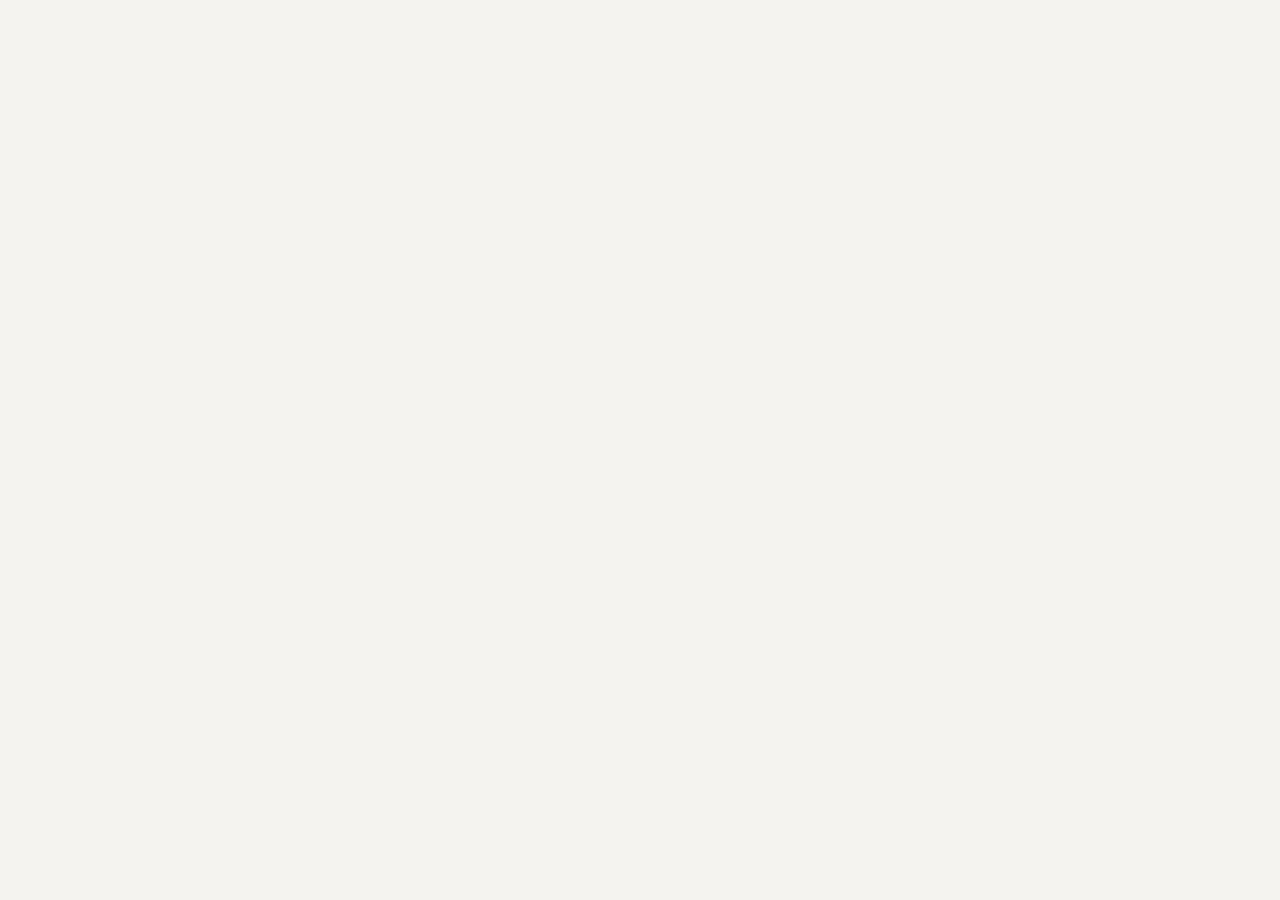
==== analysis/index.html @ d1c1186d "Add initial HTML structure for analysis page" ====
<!doctype html>
<html lang="ko">
<head>
<meta charset="utf-8">
<meta name="viewport" content="width=device-width,initial-scale=1,viewport-fit=cover">
<meta name="theme-color" content="#FFCC00">
<title>내 보험 보장점검 | KB손해보험 이다혜</title>
<meta name="description" content="현재 가입한 보험의 보장 내용을 함께 확인하고 이해하기 쉽게 안내해드립니다.">

<style>
:root{
 --yellow:#ffcc00;
 --ink:#29251f;
 --muted:#6f685f;
 --cream:#fffaf0;
}
*{box-sizing:border-box}
body{
 margin:0;
 font-family:-apple-system,BlinkMacSystemFont,"Noto Sans KR","Apple SD Gothic Neo","Segoe UI",sans-serif;
 color:var(--ink);
 background:#f5f3ef;
 line-height:1.55;
}
.page{
 max-width:720px;
 margin:auto;
 background:white;
 min-height:100vh;
 padding-bottom:110px;
}
.hero{
 padding:28px 24px 42px;
 background:
 radial-gradient(circle at 90% 8%,rgba(255,204,0,.30),transparent 34%),
 linear-gradient(145deg,#fff 0%,#fff9e9 100%);
}
.brand{
 display:flex;
 align-items:center;
 gap:10px;
 font-weight:800;
 font-size:18px;
}
.mark{
 width:35px;
 height:35px;
 border-radius:10px;
 display:grid;
 place-items:center;
 background:var(--yellow);
 font-size:14px;
 font-weight:900;
}
.eyebrow{
 margin-top:46px;
 color:#8b6d00;
 font-weight:800;
}
h1{
 margin:8px 0 14px;
 font-size:36px;
 line-height:1.22;
 letter-spacing:-1.8px;
}
.highlight{
 background:linear-gradient(transparent 65%,rgba(255,204,0,.48) 0);
}
.lead{
 color:var(--muted);
 font-size:17px;
}
.hero-card{
 margin-top:30px;
 padding:18px;
 border:1px solid rgba(232,188,25,.35);
 border-radius:18px;
 background:rgba(255,255,255,.85);
 box-shadow:0 12px 28px rgba(80,62,0,.07);
}
section{
 padding:36px 24px;
}
section+section{
 border-top:
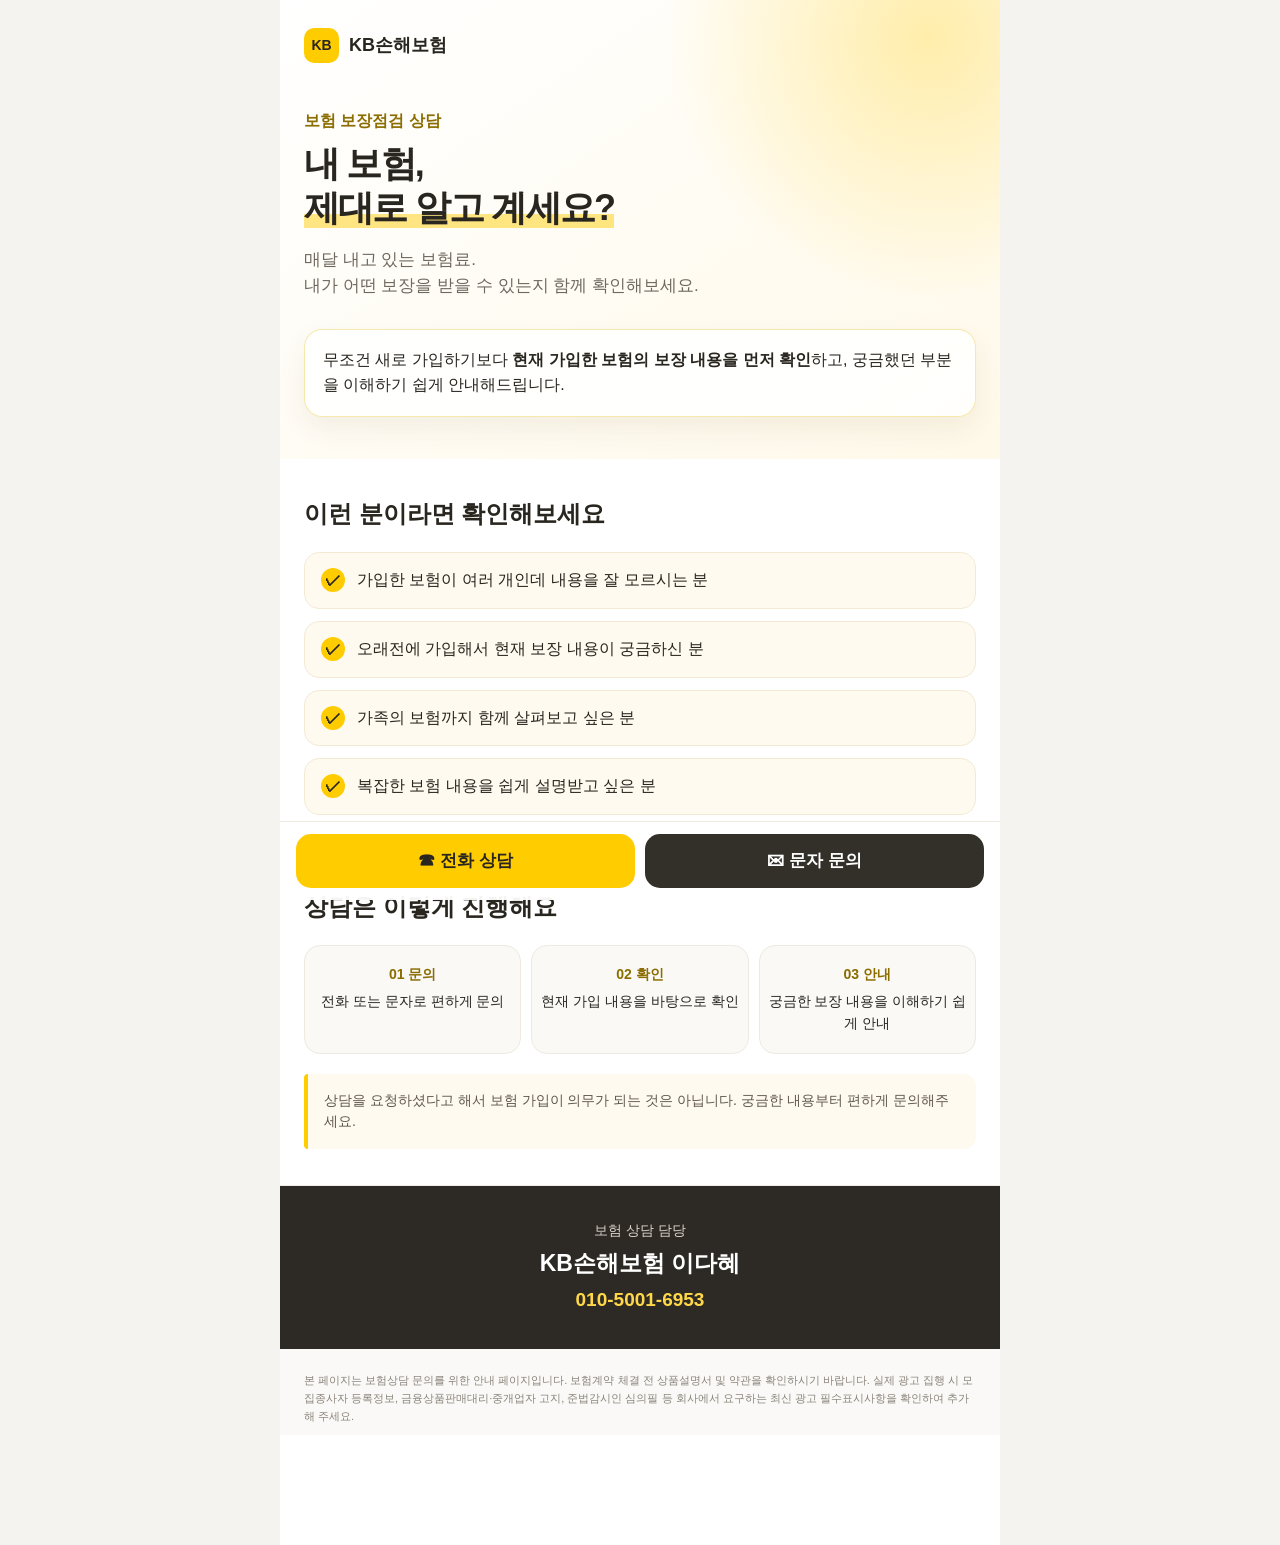
==== commit ea2f520b: "Update index.html" ====
--- a/analysis/index.html
+++ b/analysis/index.html
@@ -82,4 +82,205 @@
  padding:36px 24px;
 }
 section+section{
- border-top:
+ border-top:1px solid #f2eee7;
+}
+h2{
+ margin:0 0 20px;
+ font-size:24px;
+}
+.checks{
+ display:grid;
+ gap:12px;
+}
+.check{
+ display:flex;
+ gap:12px;
+ padding:15px 16px;
+ border-radius:15px;
+ background:var(--cream);
+ border:1px solid #f4ead4;
+}
+.check b{
+ flex:0 0 24px;
+ width:24px;
+ height:24px;
+ border-radius:50%;
+ display:grid;
+ place-items:center;
+ background:var(--yellow);
+}
+.process{
+ display:grid;
+ grid-template-columns:repeat(3,1fr);
+ gap:10px;
+}
+.step{
+ text-align:center;
+ padding:18px 8px;
+ border-radius:16px;
+ background:#faf9f6;
+ border:1px solid #eeeae2;
+ font-size:14px;
+}
+.step strong{
+ display:block;
+ margin-bottom:5px;
+ color:#8b6d00;
+}
+.note{
+ margin-top:20px;
+ padding:16px;
+ border-left:4px solid var(--yellow);
+ background:#fffaf0;
+ border-radius:4px 12px 12px 4px;
+ color:#5f584e;
+ font-size:14px;
+}
+.advisor{
+ text-align:center;
+ background:#2d2924;
+ color:white;
+ padding:34px 24px;
+}
+.advisor .small{
+ color:#d8d2c8;
+ font-size:14px;
+}
+.advisor .name{
+ font-size:23px;
+ font-weight:850;
+ margin:4px 0;
+}
+.advisor .phone{
+ font-size:19px;
+ font-weight:700;
+ color:#ffd84a;
+}
+.legal{
+ padding:22px 24px 10px;
+ color:#8a837a;
+ font-size:11px;
+ line-height:1.65;
+ background:#faf9f7;
+}
+.sticky{
+ position:fixed;
+ z-index:20;
+ left:50%;
+ bottom:0;
+ transform:translateX(-50%);
+ width:min(720px,100%);
+ display:grid;
+ grid-template-columns:1fr 1fr;
+ gap:10px;
+ padding:12px 16px calc(12px + env(safe-area-inset-bottom));
+ background:rgba(255,255,255,.95);
+ border-top:1px solid #eee8dd;
+}
+.btn{
+ min-height:54px;
+ border-radius:15px;
+ display:flex;
+ justify-content:center;
+ align-items:center;
+ text-decoration:none;
+ font-weight:850;
+ font-size:17px;
+}
+.call{
+ background:var(--yellow);
+ color:#29251f;
+}
+.sms{
+ background:#332f29;
+ color:white;
+}
+@media(max-width:430px){
+ h1{font-size:32px}
+ .hero,section{
+  padding-left:20px;
+  padding-right:20px;
+ }
+ .process{grid-template-columns:1fr}
+ .step{
+  text-align:left;
+  padding:14px 16px;
+ }
+}
+</style>
+</head>
+
+<body>
+<main class="page">
+
+<header class="hero">
+<div class="brand">
+<span class="mark">KB</span>
+<span>KB손해보험</span>
+</div>
+
+<div class="eyebrow">보험 보장점검 상담</div>
+
+<h1>내 보험,<br>
+<span class="highlight">제대로 알고 계세요?</span></h1>
+
+<p class="lead">
+매달 내고 있는 보험료.<br>
+내가 어떤 보장을 받을 수 있는지 함께 확인해보세요.
+</p>
+
+<div class="hero-card">
+무조건 새로 가입하기보다
+<strong>현재 가입한 보험의 보장 내용을 먼저 확인</strong>하고,
+궁금했던 부분을 이해하기 쉽게 안내해드립니다.
+</div>
+</header>
+
+<section>
+<h2>이런 분이라면 확인해보세요</h2>
+
+<div class="checks">
+<div class="check"><b>✓</b><span>가입한 보험이 여러 개인데 내용을 잘 모르시는 분</span></div>
+<div class="check"><b>✓</b><span>오래전에 가입해서 현재 보장 내용이 궁금하신 분</span></div>
+<div class="check"><b>✓</b><span>가족의 보험까지 함께 살펴보고 싶은 분</span></div>
+<div class="check"><b>✓</b><span>복잡한 보험 내용을 쉽게 설명받고 싶은 분</span></div>
+</div>
+</section>
+
+<section>
+<h2>상담은 이렇게 진행해요</h2>
+
+<div class="process">
+<div class="step"><strong>01 문의</strong>전화 또는 문자로 편하게 문의</div>
+<div class="step"><strong>02 확인</strong>현재 가입 내용을 바탕으로 확인</div>
+<div class="step"><strong>03 안내</strong>궁금한 보장 내용을 이해하기 쉽게 안내</div>
+</div>
+
+<div class="note">
+상담을 요청하셨다고 해서 보험 가입이 의무가 되는 것은 아닙니다.
+궁금한 내용부터 편하게 문의해주세요.
+</div>
+</section>
+
+<section class="advisor">
+<div class="small">보험 상담 담당</div>
+<div class="name">KB손해보험 이다혜</div>
+<div class="phone">010-5001-6953</div>
+</section>
+
+<div class="legal">
+본 페이지는 보험상담 문의를 위한 안내 페이지입니다.
+보험계약 체결 전 상품설명서 및 약관을 확인하시기 바랍니다.
+실제 광고 집행 시 모집종사자 등록정보, 금융상품판매대리·중개업자 고지,
+준법감시인 심의필 등 회사에서 요구하는 최신 광고 필수표시사항을 확인하여 추가해 주세요.
+</div>
+
+</main>
+
+<nav class="sticky">
+<a class="btn call" href="tel:01050016953">☎ 전화 상담</a>
+<a class="btn sms" href="sms:01050016953">✉ 문자 문의</a>
+</nav>
+
+</body>
+</html>
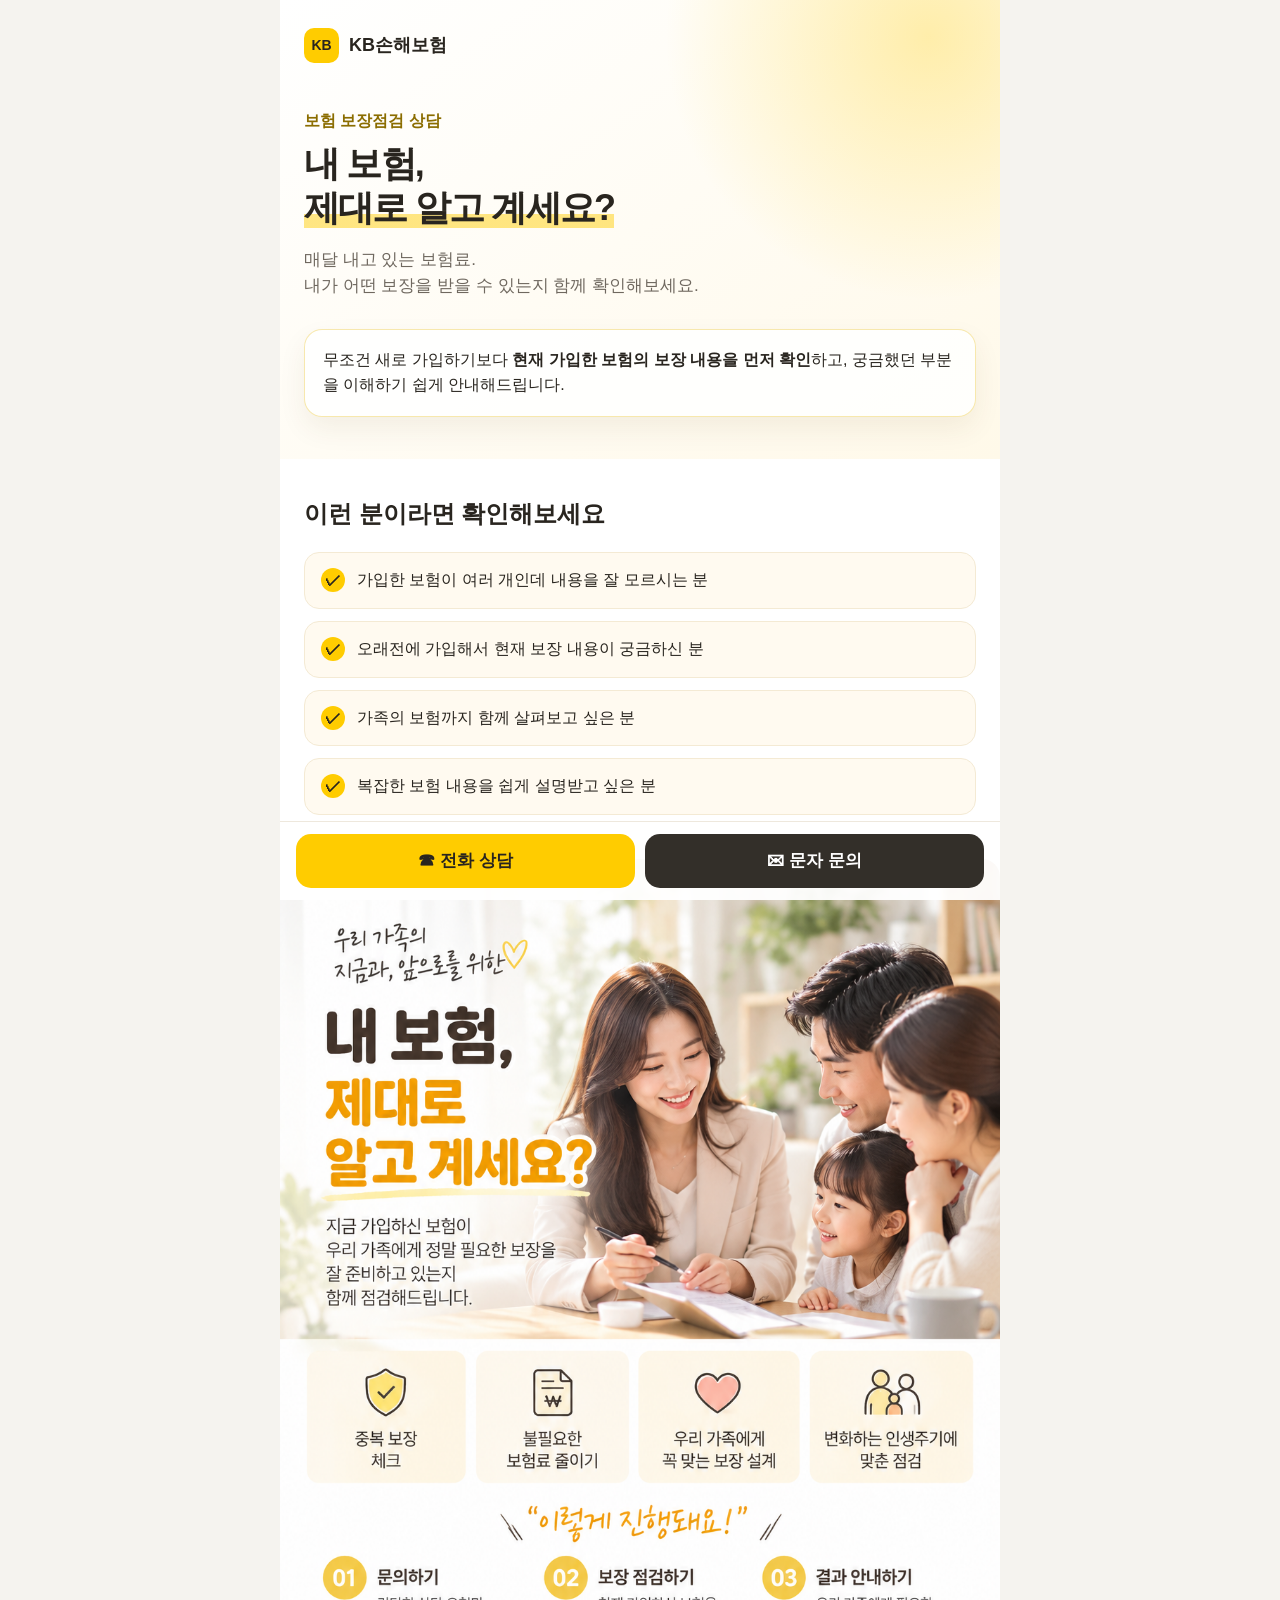
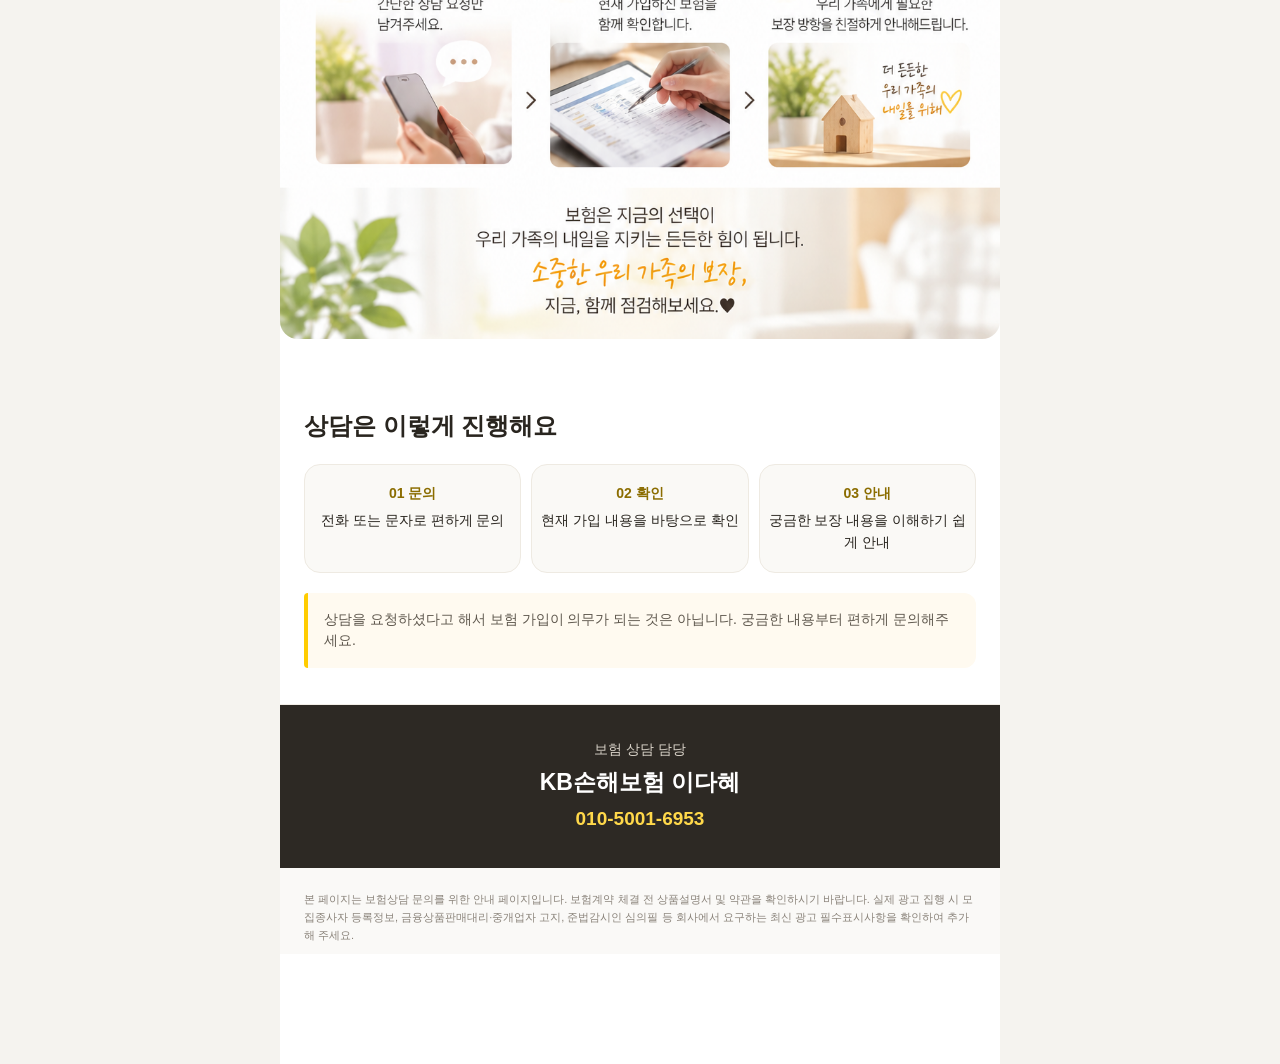
==== commit 0e725043: "Add image for family insurance consultation section" ====
--- a/analysis/index.html
+++ b/analysis/index.html
@@ -246,7 +246,7 @@
 <div class="check"><b>✓</b><span>복잡한 보험 내용을 쉽게 설명받고 싶은 분</span></div>
 </div>
 </section>
-
+<img src="file_00000000b7f0820783d496797456ff5a.png" alt="가족 보험 보장점검 상담" style="width:100%;height:auto;display:block;border-radius:18px;margin:8px 0 32px;">
 <section>
 <h2>상담은 이렇게 진행해요</h2>
 
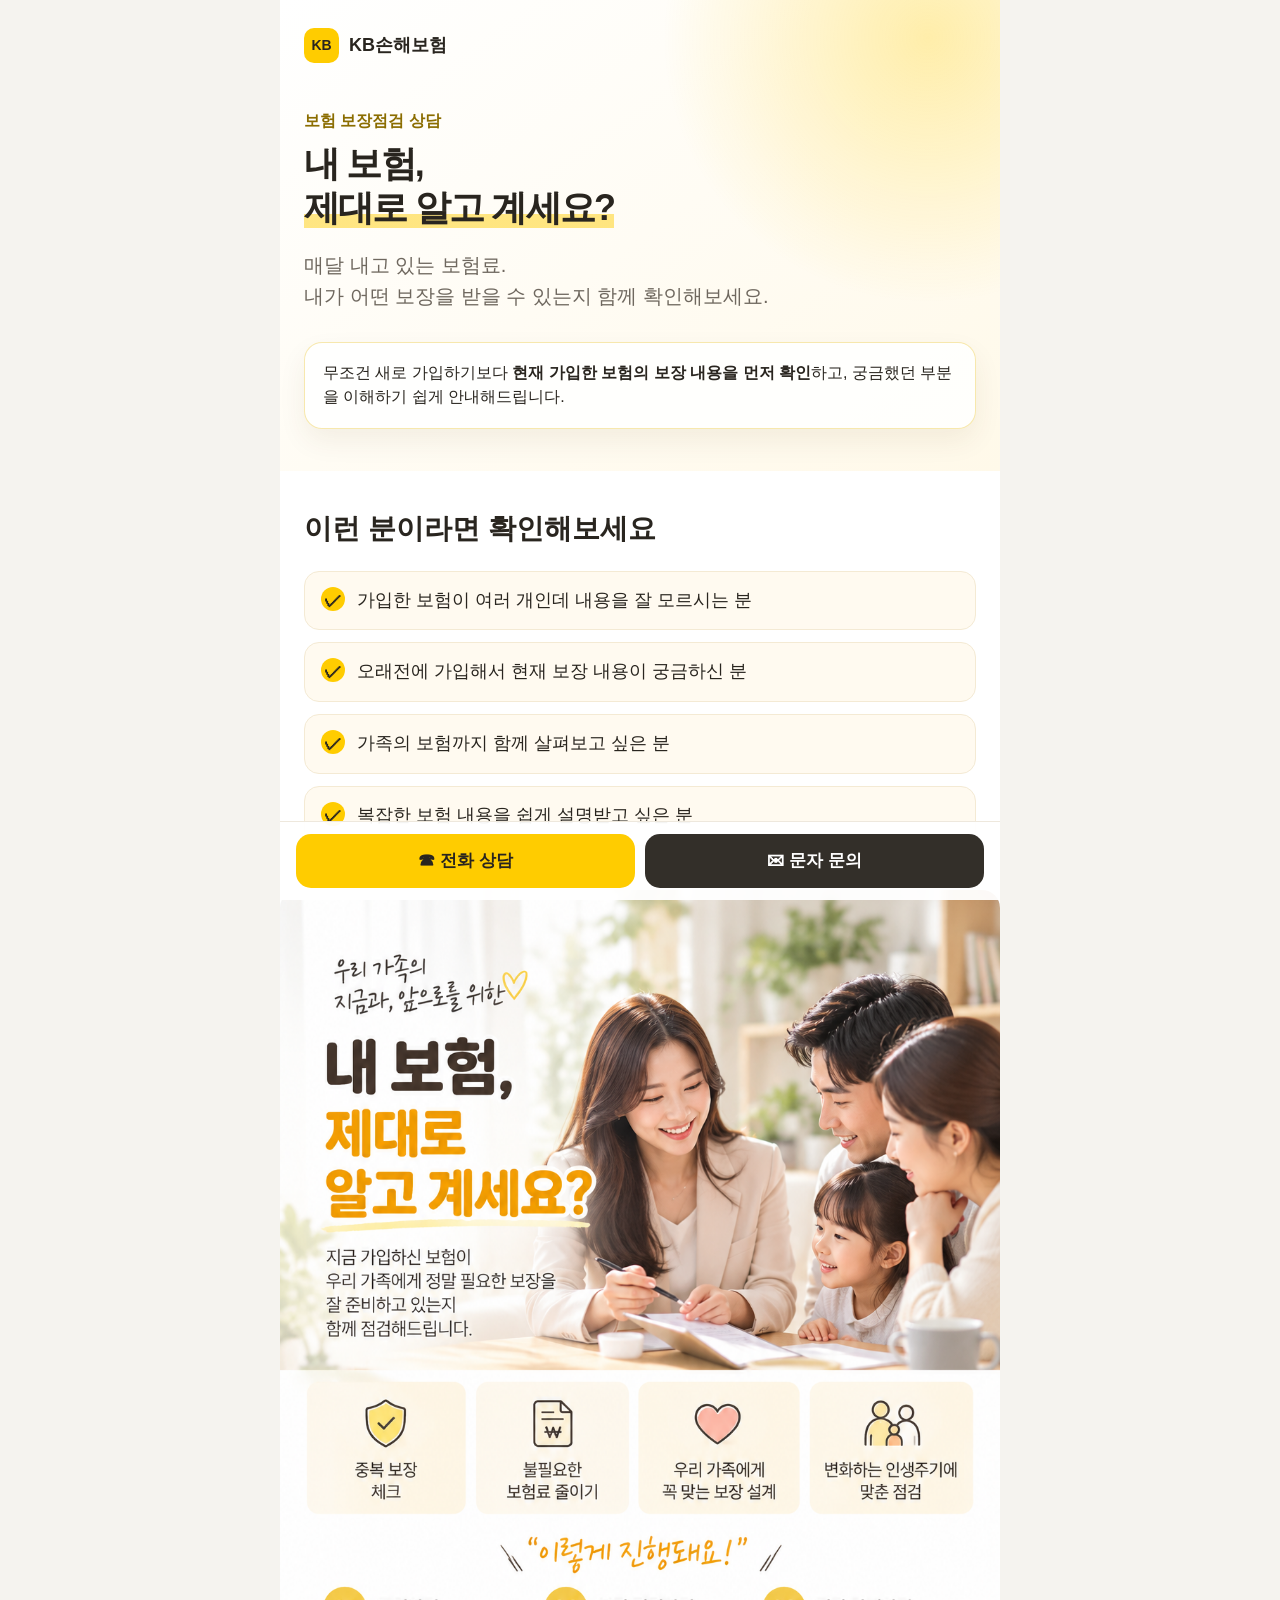
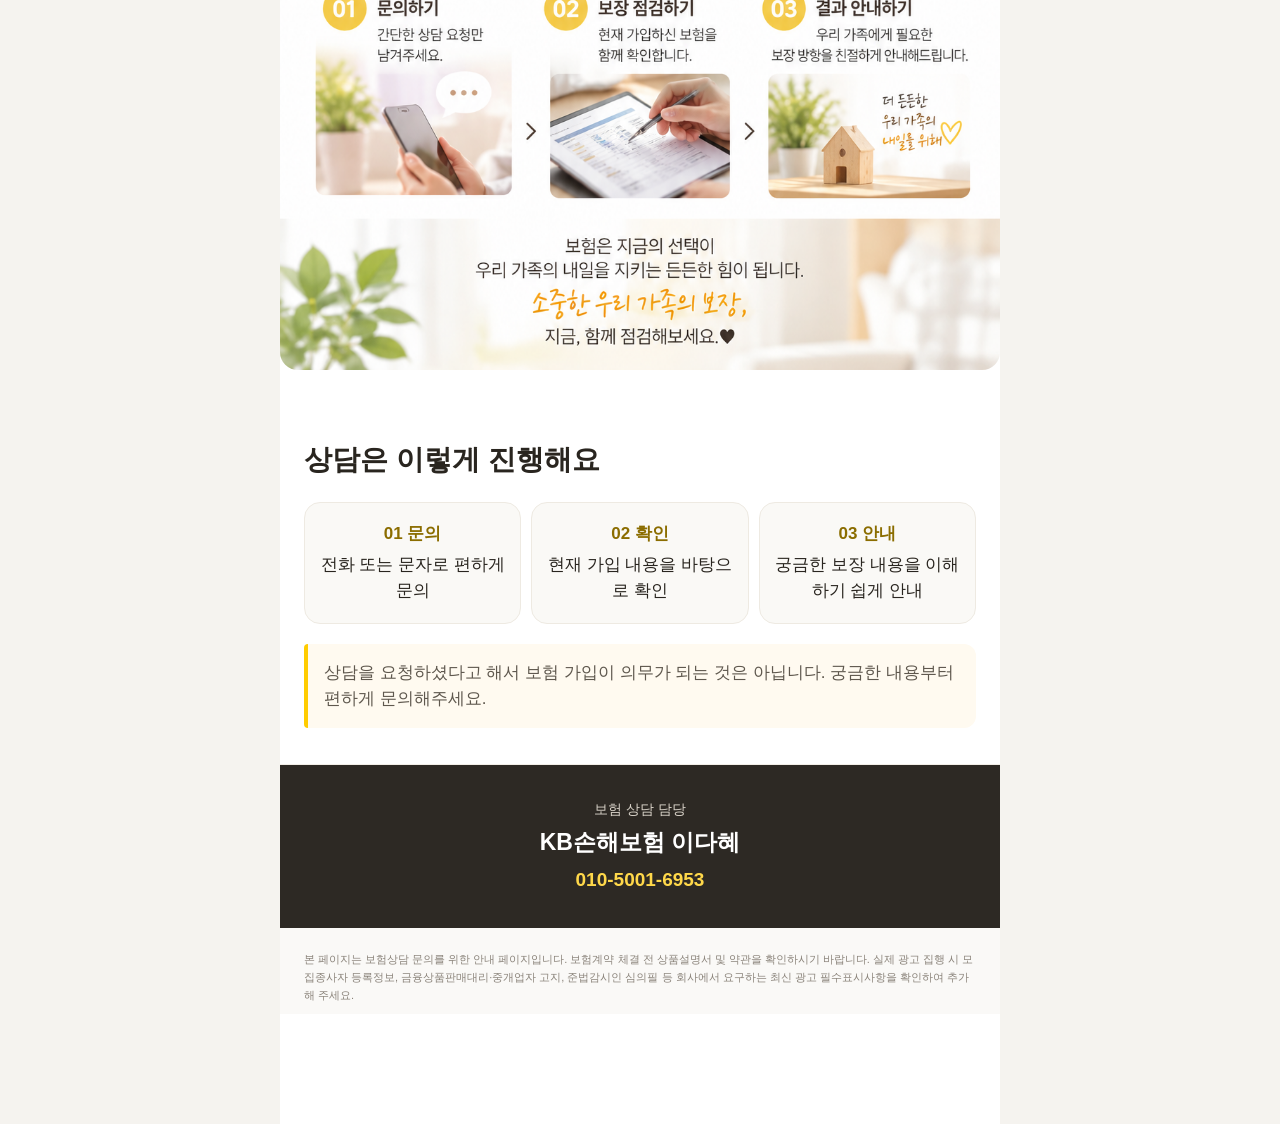
==== commit 3819c27c: "Update font sizes in index.html for better clarity Increased font sizes for various elements to impr" ====
--- a/analysis/index.html
+++ b/analysis/index.html
@@ -68,7 +68,7 @@
 }
 .lead{
  color:var(--muted);
- font-size:17px;
+ font-size:20px;
 }
 .hero-card{
  margin-top:30px;
@@ -86,7 +86,7 @@
 }
 h2{
  margin:0 0 20px;
- font-size:24px;
+ font-size:28px;
 }
 .checks{
  display:grid;
@@ -99,6 +99,7 @@
  border-radius:15px;
  background:var(--cream);
  border:1px solid #f4ead4;
+font-size:18px;
 }
 .check b{
  flex:0 0 24px;
@@ -120,7 +121,7 @@
  border-radius:16px;
  background:#faf9f6;
  border:1px solid #eeeae2;
- font-size:14px;
+ font-size:17px;
 }
 .step strong{
  display:block;
@@ -134,7 +135,7 @@
  background:#fffaf0;
  border-radius:4px 12px 12px 4px;
  color:#5f584e;
- font-size:14px;
+ font-size:17px;
 }
 .advisor{
  text-align:center;
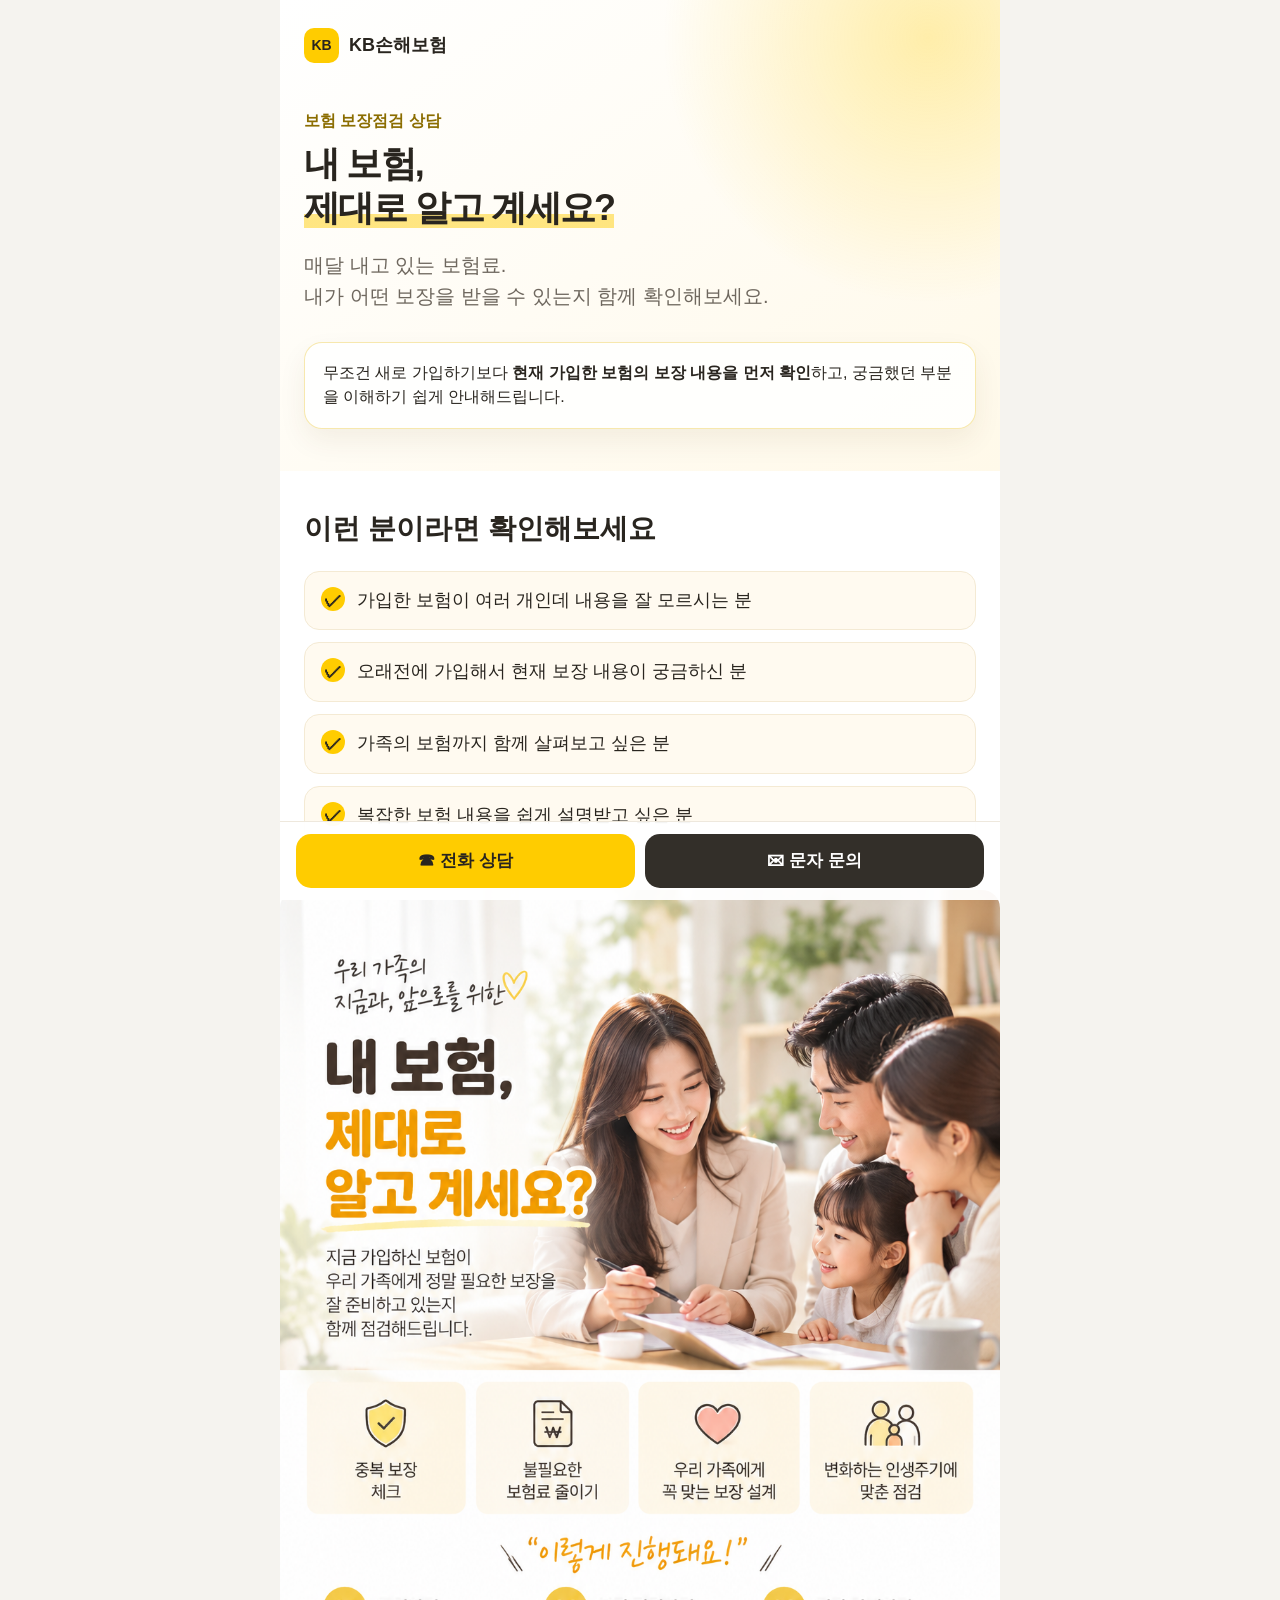
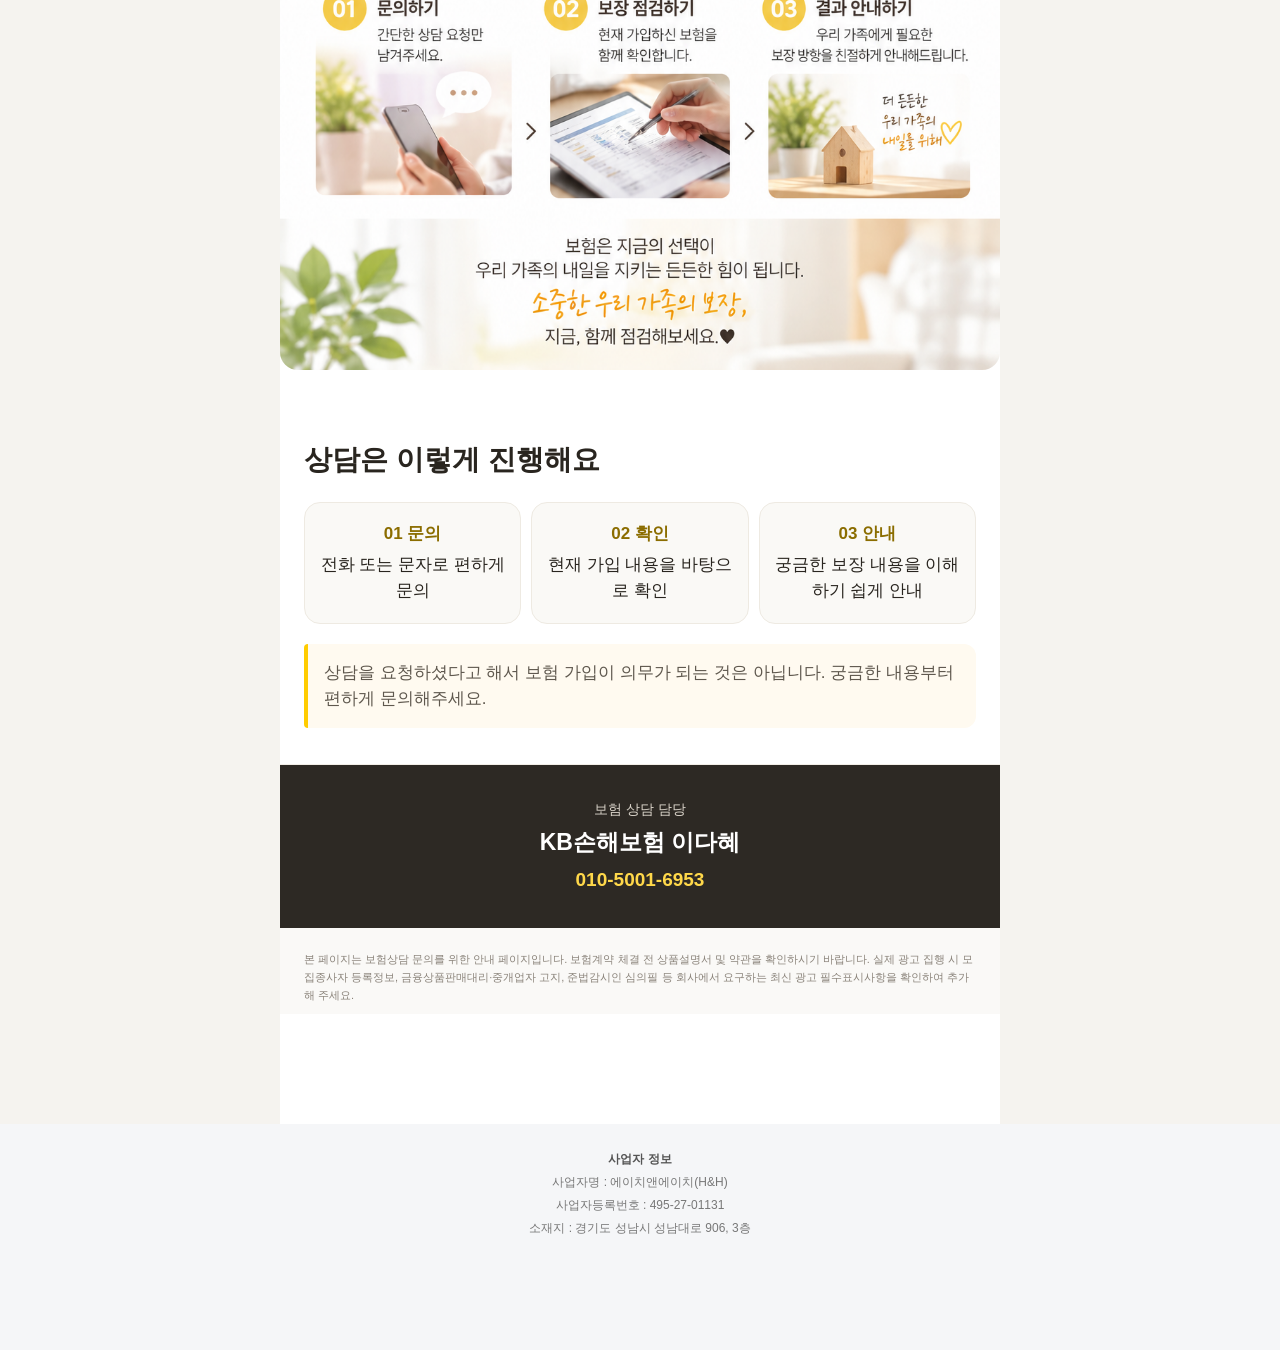
==== commit a3e96354: "Update index.html" ====
--- a/analysis/index.html
+++ b/analysis/index.html
@@ -285,3 +285,17 @@
 
 </body>
 </html>
+<footer style="
+  padding:24px 20px 110px;
+  background:#f5f6f8;
+  color:#777;
+  font-size:12px;
+  line-height:1.9;
+  text-align:center;
+">
+  <strong style="color:#555;">사업자 정보</strong><br>
+  사업자명 : 에이치앤에이치(H&H)<br>
+  사업자등록번호 : 495-27-01131<br>
+  소재지 : 경기도 성남시 성남대로 906, 3층
+
+</footer>
